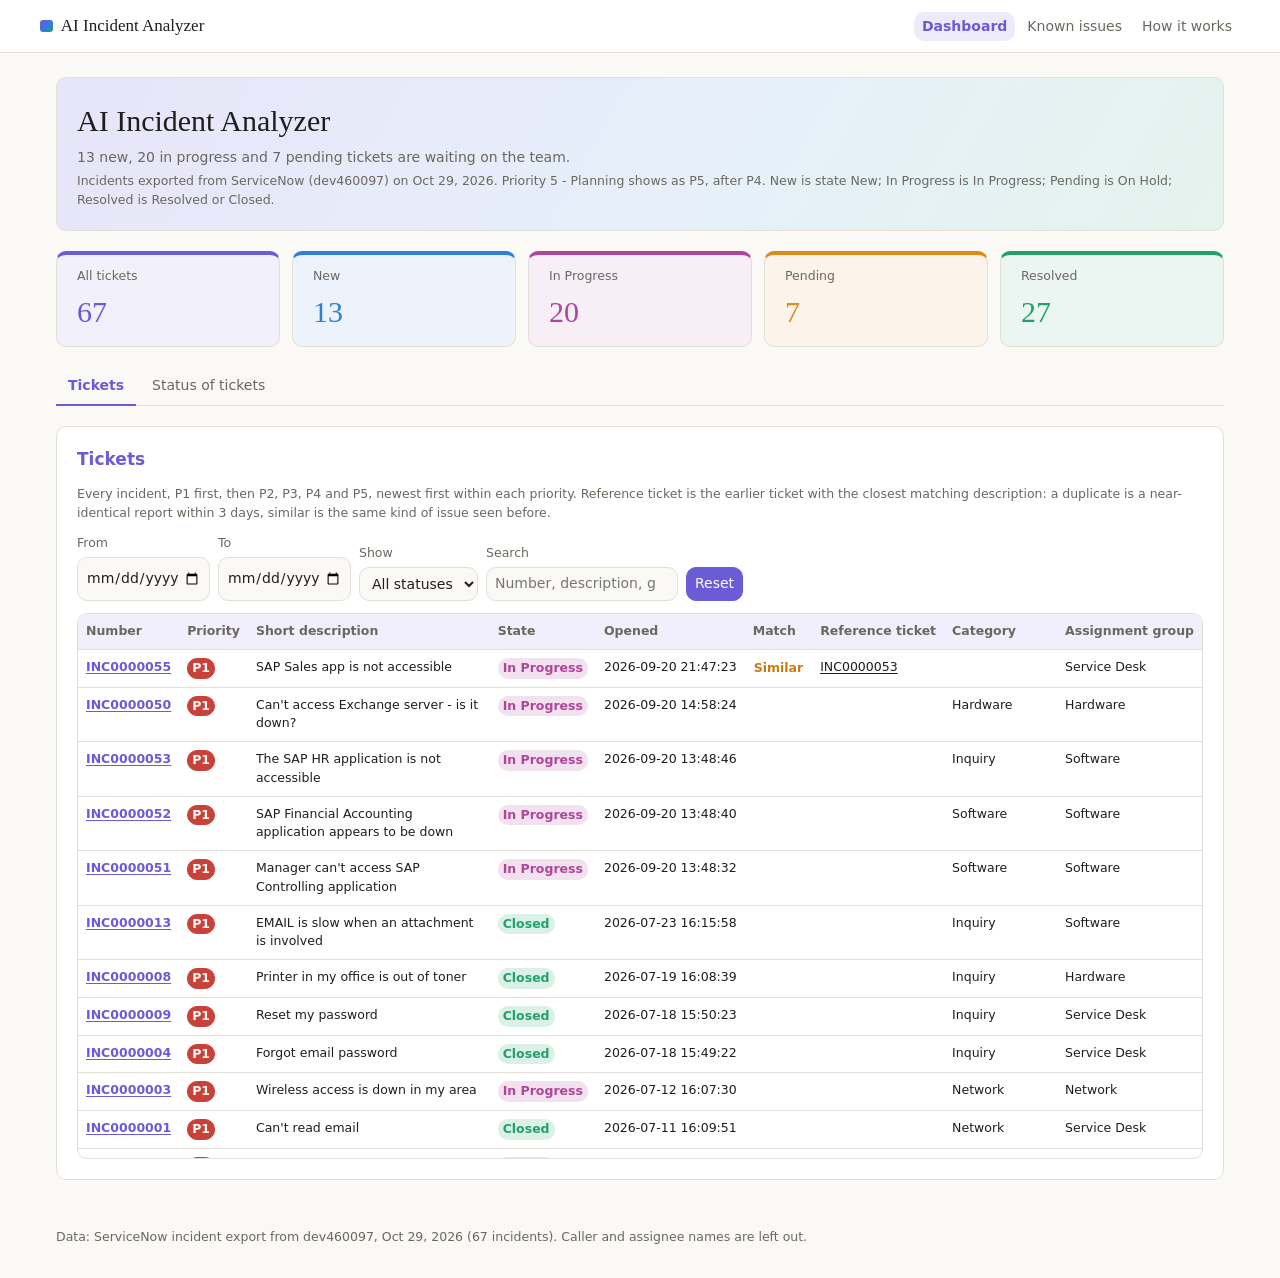
==== index.html @ 7901859a "Export weekly status to CSV Adds an Export CSV button to the Status of tickets tab. It downloads the" ====
<!doctype html>
<html lang="en">
<head>
<meta charset="utf-8">
<meta name="viewport" content="width=device-width, initial-scale=1">
<title>AI Incident Analyzer</title>
<meta name="description" content="ServiceNow incidents by priority, duplicate and similar ticket matching, and weekly ticket status.">
<link rel="icon" href="/favicon.svg" type="image/svg+xml">
<link rel="stylesheet" href="/assets/css/tokens.css">
<link rel="stylesheet" href="/assets/css/dashboard.css">
<script src="/assets/js/d3.v7.9.0.min.js"></script>
<script src="/data/incidents.js"></script>
<script src="/assets/js/dash-runtime.js"></script>
</head>
<body>
<nav class="site-nav" aria-label="Site">
  <div class="site-nav-in">
    <a class="site-brand" href="/"><i></i>AI Incident Analyzer</a>
    <div class="site-links">
      <a href="/" aria-current="page">Dashboard</a>
      <a href="/known-issues">Known issues</a>
      <a href="/about">How it works</a>
    </div>
  </div>
</nav>
<main id="dash-root">

<div class="ia">
  <header class="ia-head">
    <h1 class="ia-title">AI Incident Analyzer</h1>
    <p class="ia-take" id="takeaway"><span class="ia-tk dash-skeleton" data-source="summary" data-field="new" data-row="0">—</span> new, <span class="ia-tk dash-skeleton" data-source="summary" data-field="in_progress" data-row="0">—</span> in progress and <span class="ia-tk dash-skeleton" data-source="summary" data-field="pending" data-row="0">—</span> pending tickets are waiting on the team.</p>
    <span class="ia-sample">Incidents exported from ServiceNow (dev460097) on Oct 29, 2026. Priority 5 - Planning shows as P5, after P4. New is state New; In Progress is In Progress; Pending is On Hold; Resolved is Resolved or Closed.</span>
  </header>

  <div class="ia-tiles" id="tiles">
    <div class="ia-tile t-all"><span class="ia-tile-label">All tickets</span><span class="ia-tile-num dash-skeleton" data-source="summary" data-field="total" data-row="0">—</span></div>
    <div class="ia-tile t-new"><span class="ia-tile-label">New</span><span class="ia-tile-num dash-skeleton" data-source="summary" data-field="new" data-row="0">—</span></div>
    <div class="ia-tile t-prog"><span class="ia-tile-label">In Progress</span><span class="ia-tile-num dash-skeleton" data-source="summary" data-field="in_progress" data-row="0">—</span></div>
    <div class="ia-tile t-pend"><span class="ia-tile-label">Pending</span><span class="ia-tile-num dash-skeleton" data-source="summary" data-field="pending" data-row="0">—</span></div>
    <div class="ia-tile t-res"><span class="ia-tile-label">Resolved</span><span class="ia-tile-num dash-skeleton" data-source="summary" data-field="resolved" data-row="0">—</span></div>
  </div>

  <div class="ia-tabs" role="tablist">
    <button class="ia-tab" role="tab" id="tab-tickets" data-page="tickets" aria-selected="true">Tickets</button>
    <button class="ia-tab" role="tab" id="tab-status" data-page="status" aria-selected="false">Status of tickets</button>
  </div>

  <section id="tickets" class="ia-card" role="tabpanel" aria-labelledby="tab-tickets">
    <h2>Tickets</h2>
    <p class="ia-note">Every incident, P1 first, then P2, P3, P4 and P5, newest first within each priority. Reference ticket is the earlier ticket with the closest matching description: a duplicate is a near-identical report within 3 days, similar is the same kind of issue seen before.</p>
    <div class="ia-filters">
      <label>From<input class="ia-from" id="ia-from" type="date" min="2000-01-01" max="2099-12-31"></label>
      <label>To<input class="ia-to" id="ia-to" type="date" min="2000-01-01" max="2099-12-31"></label>
      <label>Show<select class="ia-show" id="ia-show">
        <option value="">All statuses</option>
        <option value="Resolved">Resolved</option>
        <option value="New">New</option>
        <option value="In Progress">In Progress</option>
        <option value="Pending">Pending</option>
      </select></label>
      <label>Search<input class="ia-q" id="ia-q" type="search" placeholder="Number, description, group"></label>
      <button class="ia-btn ia-reset" type="button">Reset</button>
    </div>
    <div class="ia-tablewrap">
      <div class="ia-tablebox">
        <table class="ia-table" id="ticket-table" data-source="incidents" data-row-key="number">
          <thead><tr>
            <th data-field="number">Number</th>
            <th data-field="priority">Priority</th>
            <th data-field="short_description">Short description</th>
            <th data-field="state">State</th>
            <th data-field="opened_at">Opened</th>
            <th data-source="similarity" data-field="match_type">Match</th>
            <th data-source="similarity" data-field="reference_ticket">Reference ticket</th>
            <th data-field="category" class="ia-hide-narrow">Category</th>
            <th data-field="assignment_group" class="ia-hide-narrow">Assignment group</th>
          </tr></thead>
          <tbody class="ia-tbody"></tbody>
        </table>
        <div class="ia-empty" hidden>No tickets match these filters.</div>
      </div>
    </div>
  </section>

  <section id="status" class="ia-card" role="tabpanel" aria-labelledby="tab-status" hidden>
    <h2>New, in progress, pending and resolved tickets by week</h2>
    <p class="ia-note">Tickets opened each week of the month, split by their status today. Week 1 is days 1 to 7, week 2 days 8 to 14, week 3 days 15 to 21, week 4 days 22 to 28 and week 5 the rest of the month.</p>
    <div class="ia-filters">
      <label>Year<select class="ia-year" id="ia-year"></select></label>
      <label>Month<select class="ia-month" id="ia-month"></select></label>
      <label>Week<select class="ia-wk" id="ia-wk">
        <option value="">All weeks</option>
        <option value="1">Week 1</option>
        <option value="2">Week 2</option>
        <option value="3">Week 3</option>
        <option value="4">Week 4</option>
        <option value="5">Week 5</option>
      </select></label>
      <button class="ia-btn ia-export" type="button" title="Download the weeks shown in the chart as a CSV file">Export CSV</button>
    </div>
    <div class="ia-legend" id="status-legend" data-source="weekly"><span><i class="sw-res"></i>Resolved</span><span><i class="sw-prog"></i>In Progress</span><span><i class="sw-pend"></i>Pending</span><span><i class="sw-new"></i>New</span></div>
    <div class="ia-chart" id="status-chart" data-source="weekly"></div>
  </section>
</div>

</main>
<dialog id="ticket-dialog" class="tk ia" aria-labelledby="tk-title">
  <button type="button" class="tk-close" aria-label="Close">×</button>
  <div class="tk-body"></div>
</dialog>
<footer class="site-foot">Data: ServiceNow incident export from dev460097, Oct 29, 2026 (67 incidents). Caller and assignee names are left out.</footer>
<script src="/assets/js/calcs.js"></script>
<script src="/assets/js/dashboard.js"></script>
<script src="/assets/js/ticket.js"></script>
</body>
</html>
---- assets/css/tokens.css ----
:root {
    --font-anthropic-sans: system-ui, -apple-system, "Segoe UI", Roboto, sans-serif;
    --font-anthropic-serif: Georgia, "Times New Roman", serif;
    --color-fg: #1f1e1c; --color-fg-muted: #6b675f; --color-bg: #faf9f6; --color-panel: #ffffff;
    --color-border-line: #e3e0d8; --color-ok: #23a06b; --color-warn: #c77c12; --color-bad: #c8423a;
    --cds-text-secondary: #6b675f; --cds-chart-grid: #ece9e2; --cds-chart-axis: #b9b4a8;
    --cds-surface-popover: #ffffff; --cds-shadow-popover: 0 4px 16px rgba(0,0,0,.12); --cds-border: #e3e0d8;
    --cds-gap-xs: 4px; --cds-gap-sm: 8px; --cds-gap-md: 12px; --cds-gap-lg: 20px;
    --cds-pad-xs: 4px; --cds-pad-sm: 8px; --cds-pad-md: 12px; --cds-pad-lg: 20px;
    --cds-font-size-caption: 12.5px; --cds-font-size-body: 14px; --cds-font-size-heading: 17px; --cds-font-size-title: 30px;
    --cds-font-weight-medium: 600; --cds-radius: 10px; --cds-dur-slow: .3s;
  }
  @media (prefers-color-scheme: dark) { :root:not([data-theme="light"]) {
    --color-fg: #ecebe7; --color-fg-muted: #a6a39b; --color-bg: #1c1b19; --color-panel: #262522;
    --color-border-line: #3a3834; --color-ok: #4cc490; --color-warn: #f0a94e; --color-bad: #ee6b62;
    --cds-text-secondary: #a6a39b; --cds-chart-grid: #34322e; --cds-chart-axis: #6b675f;
    --cds-surface-popover: #2e2d2a; --cds-border: #3a3834;
  } }
  :root[data-theme="dark"] {
    --color-fg: #ecebe7; --color-fg-muted: #a6a39b; --color-bg: #1c1b19; --color-panel: #262522;
    --color-border-line: #3a3834; --color-ok: #4cc490; --color-warn: #f0a94e; --color-bad: #ee6b62;
    --cds-text-secondary: #a6a39b; --cds-chart-grid: #34322e; --cds-chart-axis: #6b675f;
    --cds-surface-popover: #2e2d2a; --cds-border: #3a3834;
  }
  [hidden] { display: none !important; }
  body { margin: 0; background: var(--color-bg); color: var(--color-fg); }
  #dash-root { max-width: 1200px; margin: 0 auto; padding: 24px 16px 48px; box-sizing: border-box; }

  /* Site shell shared by every page */
  :root { --ia-all: #6b5bd6; --ia-new: #2f7fd8; --ia-res: #23a06b; }
  @media (prefers-color-scheme: dark) { :root:not([data-theme="light"]) { --ia-all: #9d90f0; --ia-new: #6aaef0; --ia-res: #4cc490; } }
  :root[data-theme="dark"] { --ia-all: #9d90f0; --ia-new: #6aaef0; --ia-res: #4cc490; }
  body { font-family: var(--font-anthropic-sans); font-size: var(--cds-font-size-body); line-height: 1.5; }
  .site-nav { position: sticky; top: 0; z-index: 10; background: color-mix(in srgb, var(--color-panel) 92%, transparent); backdrop-filter: blur(6px); border-bottom: 1px solid var(--color-border-line); }
  .site-nav-in { max-width: 1200px; margin: 0 auto; padding: 0 16px; display: flex; align-items: center; gap: var(--cds-gap-lg); min-height: 3.25rem; flex-wrap: wrap; }
  .site-brand { font-family: var(--font-anthropic-serif); font-size: var(--cds-font-size-heading); color: var(--color-fg); text-decoration: none; display: inline-flex; align-items: center; gap: var(--cds-gap-sm); }
  .site-brand i { width: .8rem; height: .8rem; border-radius: 3px; background: linear-gradient(135deg, var(--ia-all), var(--ia-new) 60%, var(--ia-res)); display: inline-block; }
  .site-links { display: flex; gap: var(--cds-gap-xs); margin-left: auto; flex-wrap: wrap; }
  .site-links a { color: var(--color-fg-muted); text-decoration: none; padding: var(--cds-pad-xs) var(--cds-pad-sm); border-radius: var(--cds-radius); }
  .site-links a:hover { color: var(--color-fg); background: color-mix(in srgb, var(--ia-all) 8%, transparent); }
  .site-links a[aria-current="page"] { color: var(--ia-all); font-weight: var(--cds-font-weight-medium); background: color-mix(in srgb, var(--ia-all) 12%, transparent); }
  .site-foot { max-width: 1200px; margin: 0 auto; padding: 0 16px 32px; color: var(--color-fg-muted); font-size: var(--cds-font-size-caption); box-sizing: border-box; }
  .page { max-width: 1200px; margin: 0 auto; padding: 24px 16px 48px; box-sizing: border-box; display: flex; flex-direction: column; gap: var(--cds-gap-lg); }
  .page h1 { font-family: var(--font-anthropic-serif); font-weight: 400; font-size: var(--cds-font-size-title); margin: 0; }
  .lede { color: var(--color-fg-muted); margin: 0; max-width: 60rem; }
  .card { background: var(--color-panel); border: 1px solid var(--color-border-line); border-radius: var(--cds-radius); padding: var(--cds-pad-lg); min-width: 0; }
  code { font-family: ui-monospace, SFMono-Regular, Menlo, Consolas, monospace; font-size: .9em; background: color-mix(in srgb, var(--color-fg-muted) 12%, transparent); padding: 0 .25em; border-radius: 4px; overflow-wrap: anywhere; }
  a { color: var(--ia-all); }
---- assets/css/dashboard.css ----
.ia { font-family: var(--font-anthropic-sans); display: flex; flex-direction: column; gap: var(--cds-gap-lg); }
  .ia-head { display: flex; flex-direction: column; gap: var(--cds-gap-xs); }
  .ia-title { font-family: var(--font-anthropic-serif); font-weight: 400; font-size: var(--cds-font-size-title); margin: 0; }
  .ia-take { color: var(--color-fg-muted); margin: 0; font-size: var(--cds-font-size-body); }
  .ia-sample { font-size: var(--cds-font-size-caption); color: var(--color-fg-muted); }
  .ia-tiles { display: grid; grid-template-columns: repeat(auto-fit, minmax(min(100%, 10rem), 1fr)); gap: var(--cds-gap-md); }
  .ia-tile { background: var(--color-panel); border: 1px solid var(--color-border-line); border-radius: var(--cds-radius); padding: var(--cds-pad-md) var(--cds-pad-lg); display: flex; flex-direction: column; gap: var(--cds-gap-xs); }
  .ia-tile-label { font-size: var(--cds-font-size-caption); color: var(--color-fg-muted); }
  .ia-tile-num { font-family: var(--font-anthropic-serif); font-weight: 400; font-size: var(--cds-font-size-title); font-variant-numeric: tabular-nums; }
  .ia-tile-num.bad { color: var(--color-bad); }
  .ia-tabs { display: flex; gap: var(--cds-gap-xs); border-bottom: 1px solid var(--color-border-line); }
  .ia-tab { font: inherit; font-size: var(--cds-font-size-body); background: none; border: 0; border-bottom: 2px solid transparent; color: var(--color-fg-muted); padding: var(--cds-pad-sm) var(--cds-pad-md); cursor: pointer; margin-bottom: -1px; }
  .ia-tab[aria-selected="true"] { color: var(--color-fg); border-bottom-color: var(--color-fg); }
  .ia-tab:focus-visible { outline: 2px solid var(--color-fg); outline-offset: 2px; }
  .ia-card { background: var(--color-panel); border: 1px solid var(--color-border-line); border-radius: var(--cds-radius); padding: var(--cds-pad-lg); display: flex; flex-direction: column; gap: var(--cds-gap-md); min-width: 0; }
  .ia-card h2 { font-size: var(--cds-font-size-heading); font-weight: var(--cds-font-weight-medium); margin: 0; }
  .ia-note { font-size: var(--cds-font-size-caption); color: var(--color-fg-muted); margin: 0; }
  .ia-filters { display: flex; flex-wrap: wrap; gap: var(--cds-gap-sm); align-items: end; }
  .ia-filters label { display: flex; flex-direction: column; gap: var(--cds-gap-xs); font-size: var(--cds-font-size-caption); color: var(--color-fg-muted); }
  .ia-filters input, .ia-filters select, .ia-btn { font: inherit; font-size: var(--cds-font-size-body); color: var(--color-fg); background: var(--color-bg); border: 1px solid var(--color-border-line); border-radius: var(--cds-radius); padding: var(--cds-pad-xs) var(--cds-pad-sm); min-height: 2.1rem; }
  .ia-filters .ia-q { min-width: min(100%, 14rem); }
  .ia-btn { cursor: pointer; }
  .ia-btn:hover { border-color: var(--color-fg-muted); }
  .ia-tablebox { max-height: 34rem; overflow: auto; border: 1px solid var(--color-border-line); border-radius: var(--cds-radius); }
  .ia-table { width: 100%; border-collapse: collapse; font-size: var(--cds-font-size-caption); font-variant-numeric: tabular-nums; }
  .ia-table th { position: sticky; top: 0; background: var(--color-panel); text-align: left; font-weight: var(--cds-font-weight-medium); color: var(--color-fg-muted); padding: var(--cds-pad-sm); border-bottom: 1px solid var(--color-border-line); white-space: nowrap; z-index: 1; }
  .ia-table td { padding: var(--cds-pad-sm); border-bottom: 1px solid var(--color-border-line); vertical-align: top; }
  .ia-table td.nowrap { white-space: nowrap; }
  .ia-table tr.flash td { background: var(--cds-chart-grid); }
  .ia-chip { display: inline-block; padding: 0 var(--cds-pad-xs); border-radius: var(--cds-radius); border: 1px solid var(--color-border-line); font-weight: var(--cds-font-weight-medium); white-space: nowrap; }
  .ia-chip.p1 { color: var(--color-bad); border-color: var(--color-bad); }
  .ia-chip.p2 { color: var(--color-warn); border-color: var(--color-warn); }
  .ia-chip.ok { color: var(--color-ok); border-color: transparent; padding: 0; }
  .ia-chip.new { color: var(--color-fg); border-color: var(--color-fg); }
  .ia-chip.dup { color: var(--color-bad); border-color: transparent; padding: 0; }
  .ia-chip.sim { color: var(--color-warn); border-color: transparent; padding: 0; }
  .ia-ref { font: inherit; background: none; border: 0; padding: 0; color: var(--color-fg); text-decoration: underline; text-underline-offset: 2px; cursor: pointer; }
  @container (max-width: 40rem) { .ia-hide-narrow { display: none; } }
  .ia-tablewrap { container-type: inline-size; }
  .ia-empty { padding: var(--cds-pad-lg); text-align: center; color: var(--color-fg-muted); }
  .ia-chart { position: relative; min-height: 320px; }
  .ia-legend { display: flex; gap: var(--cds-gap-md); font-size: var(--cds-font-size-caption); color: var(--color-fg-muted); }
  .ia-legend span { display: inline-flex; align-items: center; gap: var(--cds-gap-xs); }
  .ia-legend i { width: 0.7rem; height: 0.7rem; border-radius: 2px; display: inline-block; }
  .ia-tip { position: absolute; background: var(--cds-surface-popover); border: 1px solid var(--cds-border); border-radius: var(--cds-radius); box-shadow: var(--cds-shadow-popover); padding: var(--cds-pad-xs) var(--cds-pad-sm); font-size: var(--cds-font-size-caption); pointer-events: none; white-space: nowrap; z-index: 2; }
  .ia-tip .d { color: var(--cds-text-secondary); }
  .ia-fail { display: flex; align-items: center; justify-content: center; gap: var(--cds-gap-xs); min-height: inherit; color: var(--color-fg-muted); font-size: var(--cds-font-size-caption); }
  .ia-fail::before { content: ""; width: 0.375rem; height: 0.375rem; border-radius: 50%; background: var(--color-bad); }
  .ia { --ia-all: #6b5bd6; --ia-new: #2f7fd8; --ia-prog: #b0459a; --ia-pend: #e08a1e; --ia-res: #23a06b; }
  .ia-head { background: linear-gradient(120deg, color-mix(in srgb, var(--ia-all) 16%, var(--color-panel)), color-mix(in srgb, var(--ia-new) 12%, var(--color-panel)) 55%, color-mix(in srgb, var(--ia-res) 12%, var(--color-panel))); border: 1px solid var(--color-border-line); border-radius: var(--cds-radius); padding: var(--cds-pad-lg); }
  .ia-tile { border-top: 4px solid var(--tc); background: color-mix(in srgb, var(--tc) 9%, var(--color-panel)); }
  .ia-tile .ia-tile-num { color: var(--tc); }
  .ia-tile.t-all { --tc: var(--ia-all); } .ia-tile.t-new { --tc: var(--ia-new); } .ia-tile.t-prog { --tc: var(--ia-prog); } .ia-tile.t-pend { --tc: var(--ia-pend); } .ia-tile.t-res { --tc: var(--ia-res); }
  .ia-tab[aria-selected="true"] { color: var(--ia-all); border-bottom-color: var(--ia-all); font-weight: var(--cds-font-weight-medium); }
  .ia-table th { background: color-mix(in srgb, var(--ia-all) 10%, var(--color-panel)); }
  .ia-table tbody tr:hover td { background: color-mix(in srgb, var(--ia-new) 6%, transparent); }
  .ia-chip.p1 { background: var(--color-bad); color: var(--color-bg); border-color: var(--color-bad); }
  .ia-chip.p2 { background: var(--ia-pend); color: #fff; border-color: var(--ia-pend); }
  .ia-chip.p3 { background: color-mix(in srgb, var(--ia-new) 18%, transparent); color: var(--ia-new); border-color: transparent; }
  .ia-chip.p4 { background: color-mix(in srgb, var(--color-fg-muted) 14%, transparent); color: var(--color-fg-muted); border-color: transparent; }
  .ia-chip.p5 { background: transparent; color: var(--color-fg-muted); border-color: var(--color-border-line); }
  .ia-chip.ok { background: color-mix(in srgb, var(--ia-res) 16%, transparent); color: var(--ia-res); padding: 0 var(--cds-pad-xs); }
  .ia-chip.new { background: color-mix(in srgb, var(--ia-new) 16%, transparent); color: var(--ia-new); border-color: transparent; }
  .ia-chip.prog { background: color-mix(in srgb, var(--ia-prog) 16%, transparent); color: var(--ia-prog); border-color: transparent; }
  .ia-chip.pend { background: color-mix(in srgb, var(--ia-pend) 16%, transparent); color: var(--ia-pend); border-color: transparent; }
  .ia-btn.ia-reset { background: var(--ia-all); color: #fff; border-color: var(--ia-all); }
  .ia-card h2 { color: var(--ia-all); }
  @media (prefers-color-scheme: dark) { :root:not([data-theme="light"]) .ia { --ia-all: #9d90f0; --ia-new: #6aaef0; --ia-prog: #e07cc9; --ia-pend: #f0a94e; --ia-res: #4cc490; } }
  :root[data-theme="dark"] .ia { --ia-all: #9d90f0; --ia-new: #6aaef0; --ia-prog: #e07cc9; --ia-pend: #f0a94e; --ia-res: #4cc490; }
  [data-dash-source-state=empty] { color: transparent; }
  [data-dash-source-state=refreshing] { opacity: .5; transition: opacity var(--cds-dur-slow); }
  .ia-open { font: inherit; background: none; border: 0; padding: 0; color: var(--ia-all); font-weight: var(--cds-font-weight-medium); text-decoration: underline; text-underline-offset: 2px; cursor: pointer; white-space: nowrap; }
  .ia-open:focus-visible, .ia-ref:focus-visible { outline: 2px solid var(--ia-all); outline-offset: 2px; }
  .ia-tbody tr[data-key] { cursor: pointer; }
  .tk { width: min(42rem, calc(100vw - 32px)); max-height: calc(100vh - 48px); box-sizing: border-box; padding: var(--cds-pad-lg); border: 1px solid var(--color-border-line); border-top: 4px solid var(--ia-all); border-radius: var(--cds-radius); background: var(--color-panel); color: var(--color-fg); box-shadow: var(--cds-shadow-popover); gap: 0; display: block; }
  .tk:not([open]) { display: none; }
  .tk::backdrop { background: rgba(20, 18, 30, .45); }
  .tk-close { position: absolute; top: 8px; right: 10px; font: inherit; font-size: 22px; line-height: 1; background: none; border: 0; color: var(--color-fg-muted); cursor: pointer; padding: 4px 8px; border-radius: var(--cds-radius); }
  .tk-close:hover { background: color-mix(in srgb, var(--ia-all) 10%, transparent); color: var(--color-fg); }
  .tk-body { display: flex; flex-direction: column; gap: var(--cds-gap-lg); }
  .tk-head { display: flex; flex-direction: column; gap: var(--cds-gap-xs); padding-right: 2rem; }
  .tk-num { font-size: var(--cds-font-size-caption); color: var(--color-fg-muted); font-variant-numeric: tabular-nums; }
  .tk-head h2 { margin: 0; font-family: var(--font-anthropic-serif); font-weight: 400; font-size: 22px; color: var(--color-fg); }
  .tk-chips { display: flex; gap: var(--cds-gap-xs); }
  .tk-grid { display: grid; grid-template-columns: repeat(auto-fit, minmax(min(100%, 15rem), 1fr)); gap: var(--cds-gap-md) var(--cds-gap-lg); margin: 0; }
  .tk-row dt { font-size: var(--cds-font-size-caption); color: var(--color-fg-muted); }
  .tk-row dd { margin: 0; font-size: var(--cds-font-size-body); }
  .tk-muted { color: var(--color-fg-muted); font-size: var(--cds-font-size-caption); }
  .tk-fix { background: color-mix(in srgb, var(--ia-res) 8%, var(--color-panel)); border: 1px solid var(--color-border-line); border-radius: var(--cds-radius); padding: var(--cds-pad-md) var(--cds-pad-lg); }
  .tk-fix h3 { margin: 0 0 var(--cds-gap-xs); font-size: var(--cds-font-size-body); color: var(--ia-res); }
  .tk-fix ol { margin: 0; padding-left: 1.2rem; display: grid; gap: var(--cds-gap-xs); font-size: var(--cds-font-size-body); }
  .tk-foot { display: flex; flex-wrap: wrap; align-items: center; gap: var(--cds-gap-sm) var(--cds-gap-md); }
  .tk-sn { text-decoration: none; display: inline-flex; align-items: center; }
  .ia-export { margin-left: auto; }
  .ia-export:disabled { opacity: .5; cursor: not-allowed; }
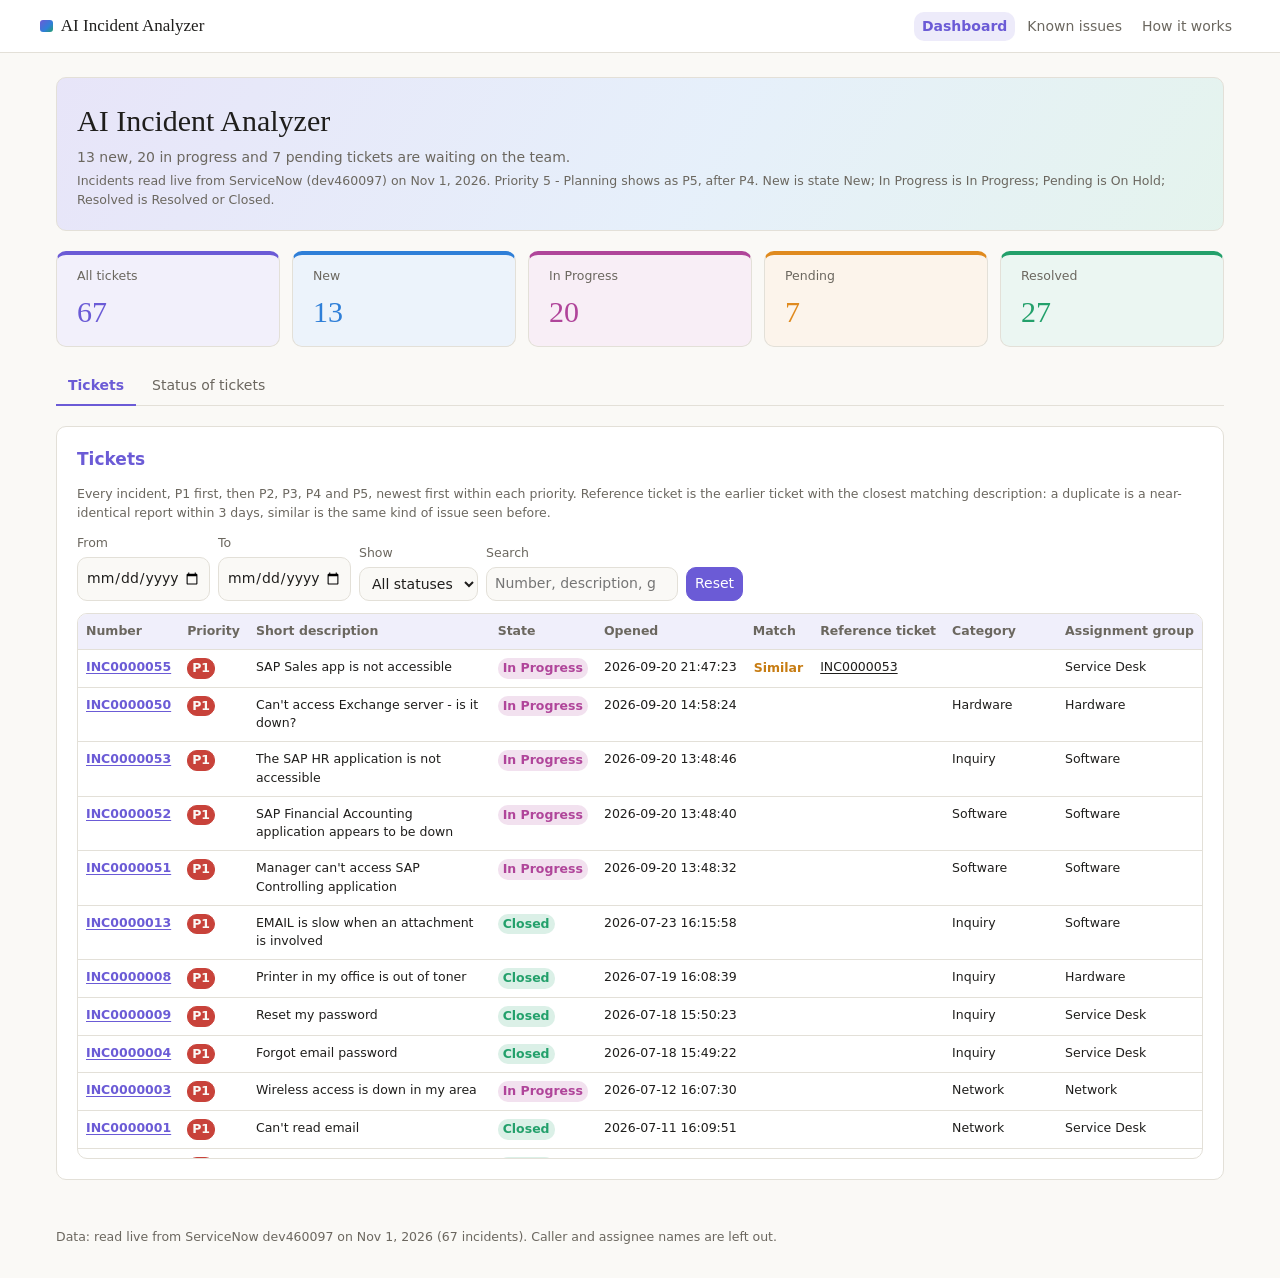
==== commit e2409a83: "Show Nov 1 live ServiceNow read as the data date The 67 incidents were read live from dev460097 on N" ====
--- a/index.html
+++ b/index.html
@@ -29,7 +29,7 @@
   <header class="ia-head">
     <h1 class="ia-title">AI Incident Analyzer</h1>
     <p class="ia-take" id="takeaway"><span class="ia-tk dash-skeleton" data-source="summary" data-field="new" data-row="0">—</span> new, <span class="ia-tk dash-skeleton" data-source="summary" data-field="in_progress" data-row="0">—</span> in progress and <span class="ia-tk dash-skeleton" data-source="summary" data-field="pending" data-row="0">—</span> pending tickets are waiting on the team.</p>
-    <span class="ia-sample">Incidents exported from ServiceNow (dev460097) on Oct 29, 2026. Priority 5 - Planning shows as P5, after P4. New is state New; In Progress is In Progress; Pending is On Hold; Resolved is Resolved or Closed.</span>
+    <span class="ia-sample">Incidents read live from ServiceNow (dev460097) on Nov 1, 2026. Priority 5 - Planning shows as P5, after P4. New is state New; In Progress is In Progress; Pending is On Hold; Resolved is Resolved or Closed.</span>
   </header>
 
   <div class="ia-tiles" id="tiles">
@@ -84,8 +84,10 @@
 
   <section id="status" class="ia-card" role="tabpanel" aria-labelledby="tab-status" hidden>
     <h2>New, in progress, pending and resolved tickets by week</h2>
-    <p class="ia-note">Tickets opened each week of the month, split by their status today. Week 1 is days 1 to 7, week 2 days 8 to 14, week 3 days 15 to 21, week 4 days 22 to 28 and week 5 the rest of the month.</p>
+    <p class="ia-note">Tickets opened each week of the month, split by their status today. Week 1 is days 1 to 7, week 2 days 8 to 14, week 3 days 15 to 21, week 4 days 22 to 28 and week 5 the rest of the month. From and To limit the tickets counted to those opened between the two dates; Year, Month and Week narrow it further. Export CSV downloads the tickets shown, following every filter.</p>
     <div class="ia-filters">
+      <label>From<input class="ia-sfrom" id="ia-sfrom" type="date" min="2000-01-01" max="2099-12-31"></label>
+      <label>To<input class="ia-sto" id="ia-sto" type="date" min="2000-01-01" max="2099-12-31"></label>
       <label>Year<select class="ia-year" id="ia-year"></select></label>
       <label>Month<select class="ia-month" id="ia-month"></select></label>
       <label>Week<select class="ia-wk" id="ia-wk">
@@ -96,7 +98,10 @@
         <option value="4">Week 4</option>
         <option value="5">Week 5</option>
       </select></label>
-      <button class="ia-btn ia-export" type="button" title="Download the weeks shown in the chart as a CSV file">Export CSV</button>
+      <button class="ia-btn ia-sreset" type="button">Reset</button>
+      <span class="ia-exports">
+        <button class="ia-btn ia-reset ia-export" type="button" title="One row per ticket in the dates and weeks shown">Export CSV</button>
+      </span>
     </div>
     <div class="ia-legend" id="status-legend" data-source="weekly"><span><i class="sw-res"></i>Resolved</span><span><i class="sw-prog"></i>In Progress</span><span><i class="sw-pend"></i>Pending</span><span><i class="sw-new"></i>New</span></div>
     <div class="ia-chart" id="status-chart" data-source="weekly"></div>
@@ -108,7 +113,7 @@
   <button type="button" class="tk-close" aria-label="Close">×</button>
   <div class="tk-body"></div>
 </dialog>
-<footer class="site-foot">Data: ServiceNow incident export from dev460097, Oct 29, 2026 (67 incidents). Caller and assignee names are left out.</footer>
+<footer class="site-foot">Data: read live from ServiceNow dev460097 on Nov 1, 2026 (67 incidents). Caller and assignee names are left out.</footer>
 <script src="/assets/js/calcs.js"></script>
 <script src="/assets/js/dashboard.js"></script>
 <script src="/assets/js/ticket.js"></script>
--- a/assets/css/dashboard.css
+++ b/assets/css/dashboard.css
@@ -91,5 +91,5 @@
   .tk-fix ol { margin: 0; padding-left: 1.2rem; display: grid; gap: var(--cds-gap-xs); font-size: var(--cds-font-size-body); }
   .tk-foot { display: flex; flex-wrap: wrap; align-items: center; gap: var(--cds-gap-sm) var(--cds-gap-md); }
   .tk-sn { text-decoration: none; display: inline-flex; align-items: center; }
-  .ia-export { margin-left: auto; }
+  .ia-exports { margin-left: auto; display: flex; flex-wrap: wrap; gap: var(--cds-gap-sm); }
   .ia-export:disabled { opacity: .5; cursor: not-allowed; }
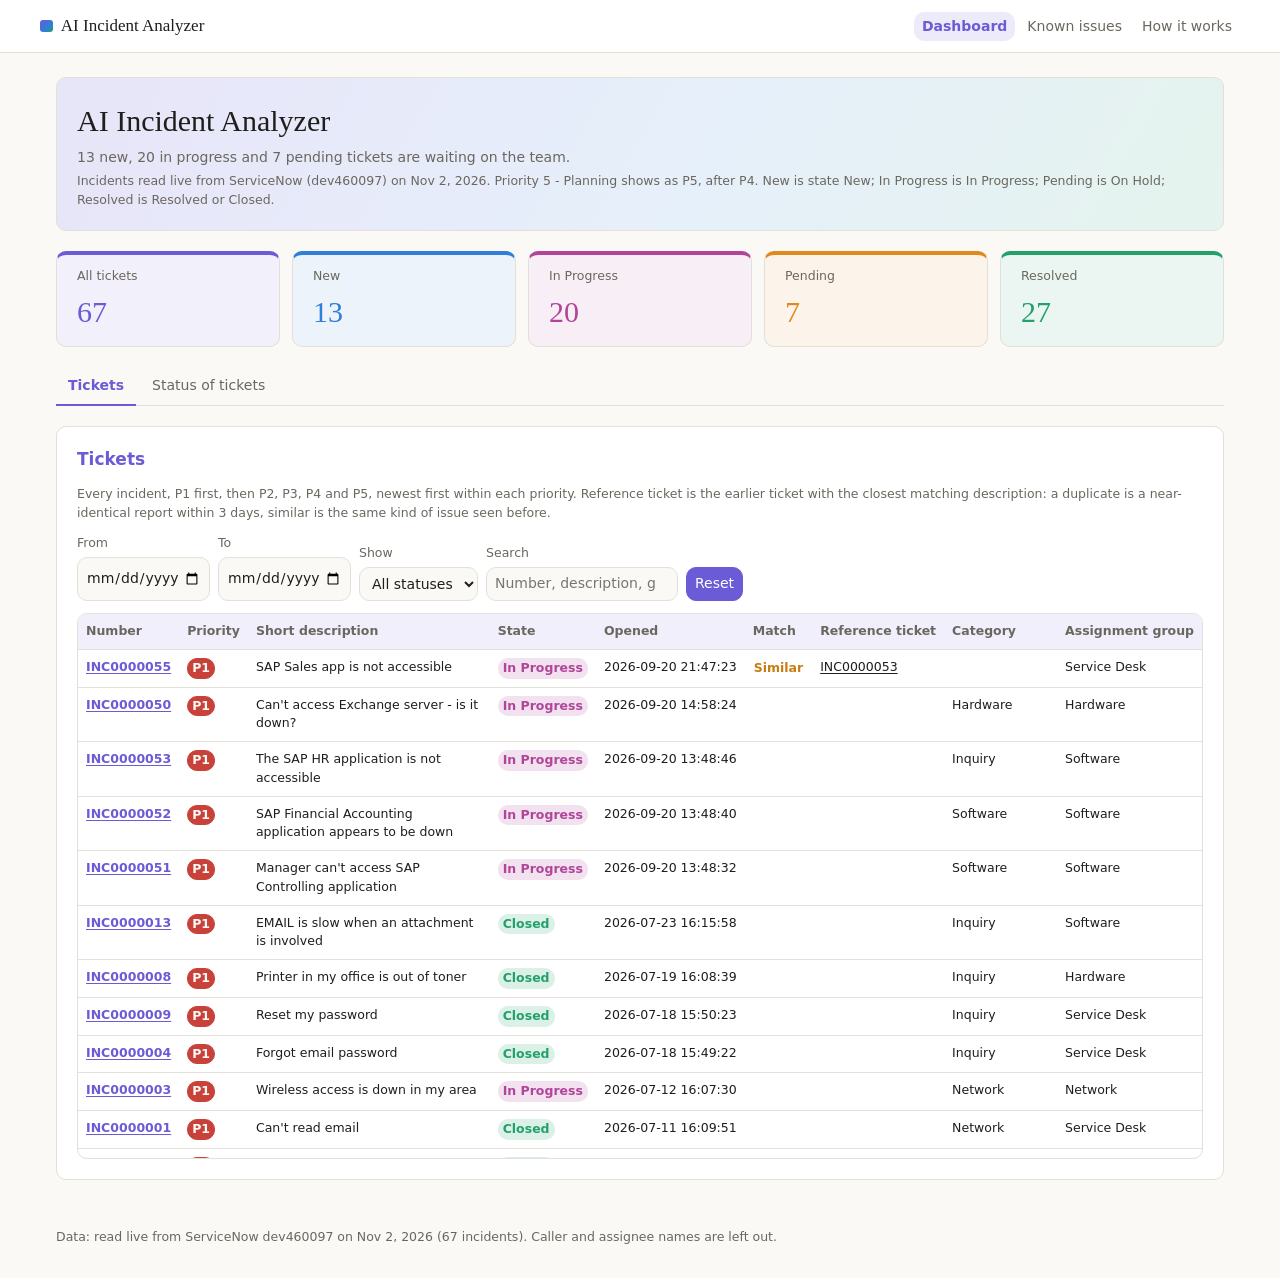
==== commit 95864863: "Refresh: Nov 2 live ServiceNow read (67 incidents, unchanged) Co-Authored-By: Claude Opus 5.5 <norep" ====
--- a/index.html
+++ b/index.html
@@ -29,7 +29,7 @@
   <header class="ia-head">
     <h1 class="ia-title">AI Incident Analyzer</h1>
     <p class="ia-take" id="takeaway"><span class="ia-tk dash-skeleton" data-source="summary" data-field="new" data-row="0">—</span> new, <span class="ia-tk dash-skeleton" data-source="summary" data-field="in_progress" data-row="0">—</span> in progress and <span class="ia-tk dash-skeleton" data-source="summary" data-field="pending" data-row="0">—</span> pending tickets are waiting on the team.</p>
-    <span class="ia-sample">Incidents read live from ServiceNow (dev460097) on Nov 1, 2026. Priority 5 - Planning shows as P5, after P4. New is state New; In Progress is In Progress; Pending is On Hold; Resolved is Resolved or Closed.</span>
+    <span class="ia-sample">Incidents read live from ServiceNow (dev460097) on Nov 2, 2026. Priority 5 - Planning shows as P5, after P4. New is state New; In Progress is In Progress; Pending is On Hold; Resolved is Resolved or Closed.</span>
   </header>
 
   <div class="ia-tiles" id="tiles">
@@ -113,7 +113,7 @@
   <button type="button" class="tk-close" aria-label="Close">×</button>
   <div class="tk-body"></div>
 </dialog>
-<footer class="site-foot">Data: read live from ServiceNow dev460097 on Nov 1, 2026 (67 incidents). Caller and assignee names are left out.</footer>
+<footer class="site-foot">Data: read live from ServiceNow dev460097 on Nov 2, 2026 (67 incidents). Caller and assignee names are left out.</footer>
 <script src="/assets/js/calcs.js"></script>
 <script src="/assets/js/dashboard.js"></script>
 <script src="/assets/js/ticket.js"></script>
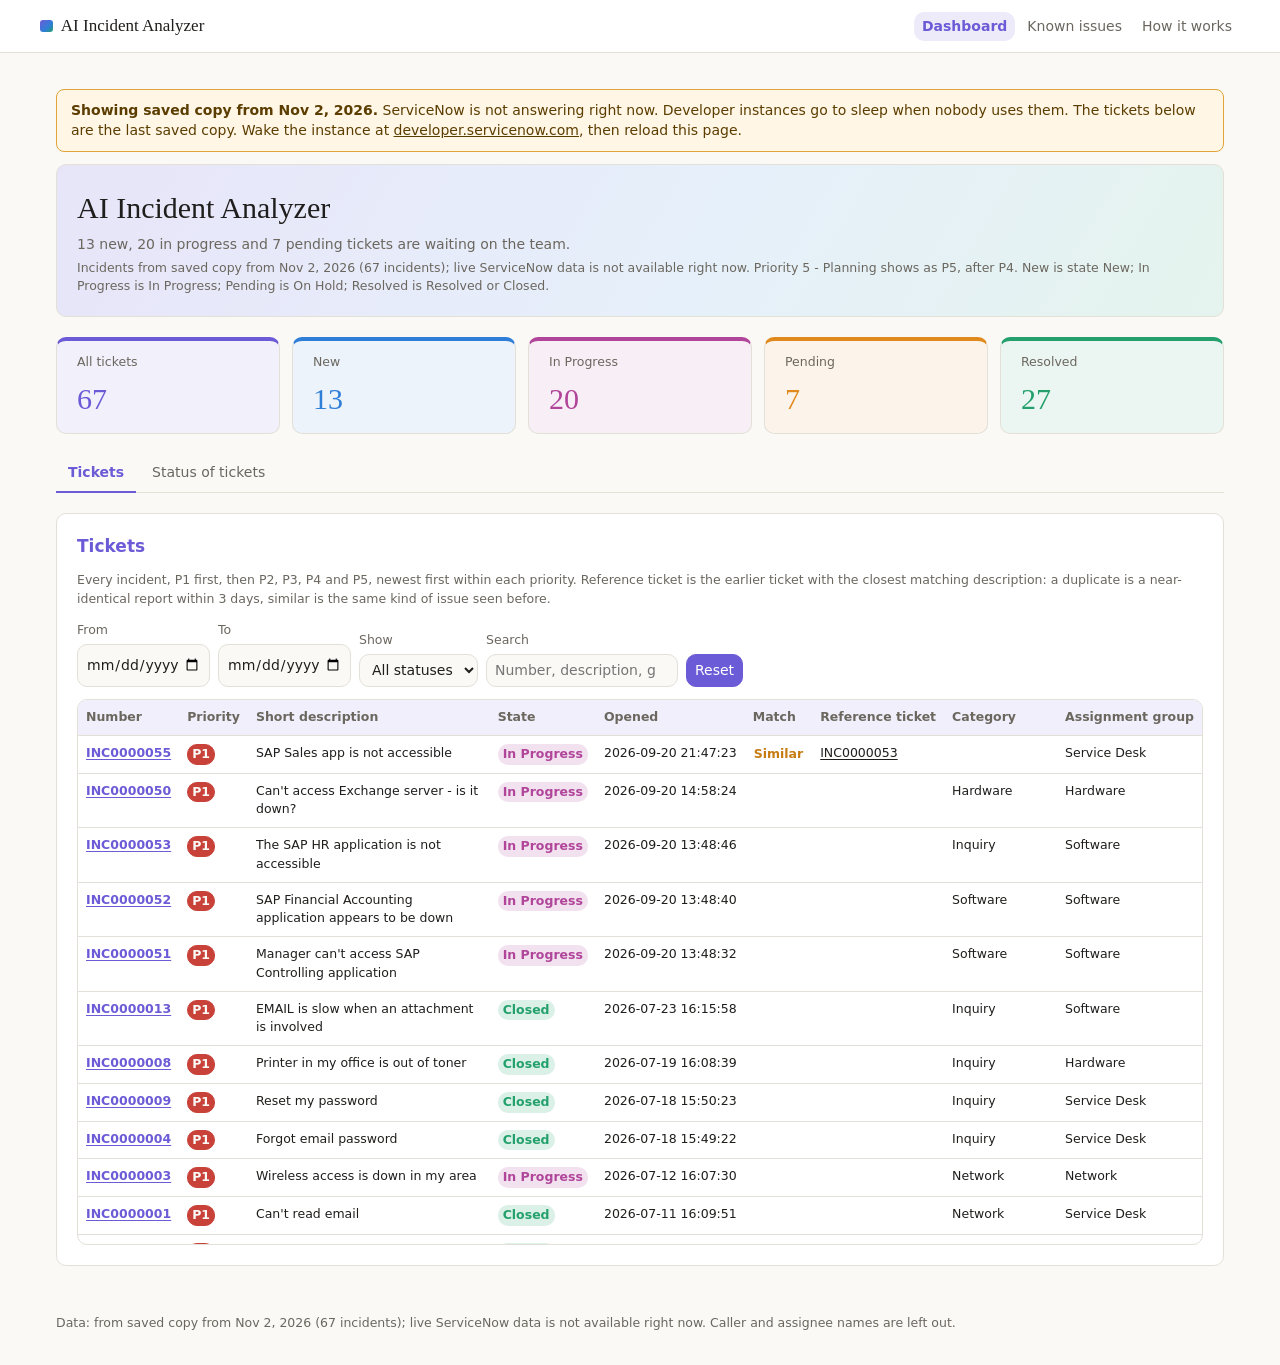
==== commit 102c00aa: "Read incidents live from ServiceNow through a Vercel function Adds api/incidents.js, which calls the" ====
--- a/index.html
+++ b/index.html
@@ -29,7 +29,7 @@
   <header class="ia-head">
     <h1 class="ia-title">AI Incident Analyzer</h1>
     <p class="ia-take" id="takeaway"><span class="ia-tk dash-skeleton" data-source="summary" data-field="new" data-row="0">—</span> new, <span class="ia-tk dash-skeleton" data-source="summary" data-field="in_progress" data-row="0">—</span> in progress and <span class="ia-tk dash-skeleton" data-source="summary" data-field="pending" data-row="0">—</span> pending tickets are waiting on the team.</p>
-    <span class="ia-sample">Incidents read live from ServiceNow (dev460097) on Nov 2, 2026. Priority 5 - Planning shows as P5, after P4. New is state New; In Progress is In Progress; Pending is On Hold; Resolved is Resolved or Closed.</span>
+    <span class="ia-sample">Incidents <span class="ia-fresh">loading from ServiceNow…</span>. Priority 5 - Planning shows as P5, after P4. New is state New; In Progress is In Progress; Pending is On Hold; Resolved is Resolved or Closed.</span>
   </header>
 
   <div class="ia-tiles" id="tiles">
@@ -113,9 +113,7 @@
   <button type="button" class="tk-close" aria-label="Close">×</button>
   <div class="tk-body"></div>
 </dialog>
-<footer class="site-foot">Data: read live from ServiceNow dev460097 on Nov 2, 2026 (67 incidents). Caller and assignee names are left out.</footer>
-<script src="/assets/js/calcs.js"></script>
-<script src="/assets/js/dashboard.js"></script>
-<script src="/assets/js/ticket.js"></script>
+<footer class="site-foot">Data: <span class="ia-fresh">loading from ServiceNow…</span>. Caller and assignee names are left out.</footer>
+<script src="/assets/js/live.js" data-then="/assets/js/calcs.js /assets/js/dashboard.js /assets/js/ticket.js"></script>
 </body>
 </html>
--- a/assets/css/tokens.css
+++ b/assets/css/tokens.css
@@ -46,3 +46,9 @@
   .card { background: var(--color-panel); border: 1px solid var(--color-border-line); border-radius: var(--cds-radius); padding: var(--cds-pad-lg); min-width: 0; }
   code { font-family: ui-monospace, SFMono-Regular, Menlo, Consolas, monospace; font-size: .9em; background: color-mix(in srgb, var(--color-fg-muted) 12%, transparent); padding: 0 .25em; border-radius: 4px; overflow-wrap: anywhere; }
   a { color: var(--ia-all); }
+
+/* Shown when ServiceNow can't be reached and the page falls back to the saved copy */
+.ia-notice { max-width: 1200px; margin: 12px auto; padding: 10px 14px; box-sizing: border-box; border-radius: 8px; border: 1px solid #e0a43a; background: #fff6e5; color: #5c3d00; font-size: 14px; line-height: 1.45; }
+.ia-notice a { color: inherit; text-decoration: underline; }
+@media (prefers-color-scheme: dark) { :root:not([data-theme="light"]) .ia-notice { background: #3a2a0c; border-color: #8a6420; color: #ffe2a8; } }
+:root[data-theme="dark"] .ia-notice { background: #3a2a0c; border-color: #8a6420; color: #ffe2a8; }
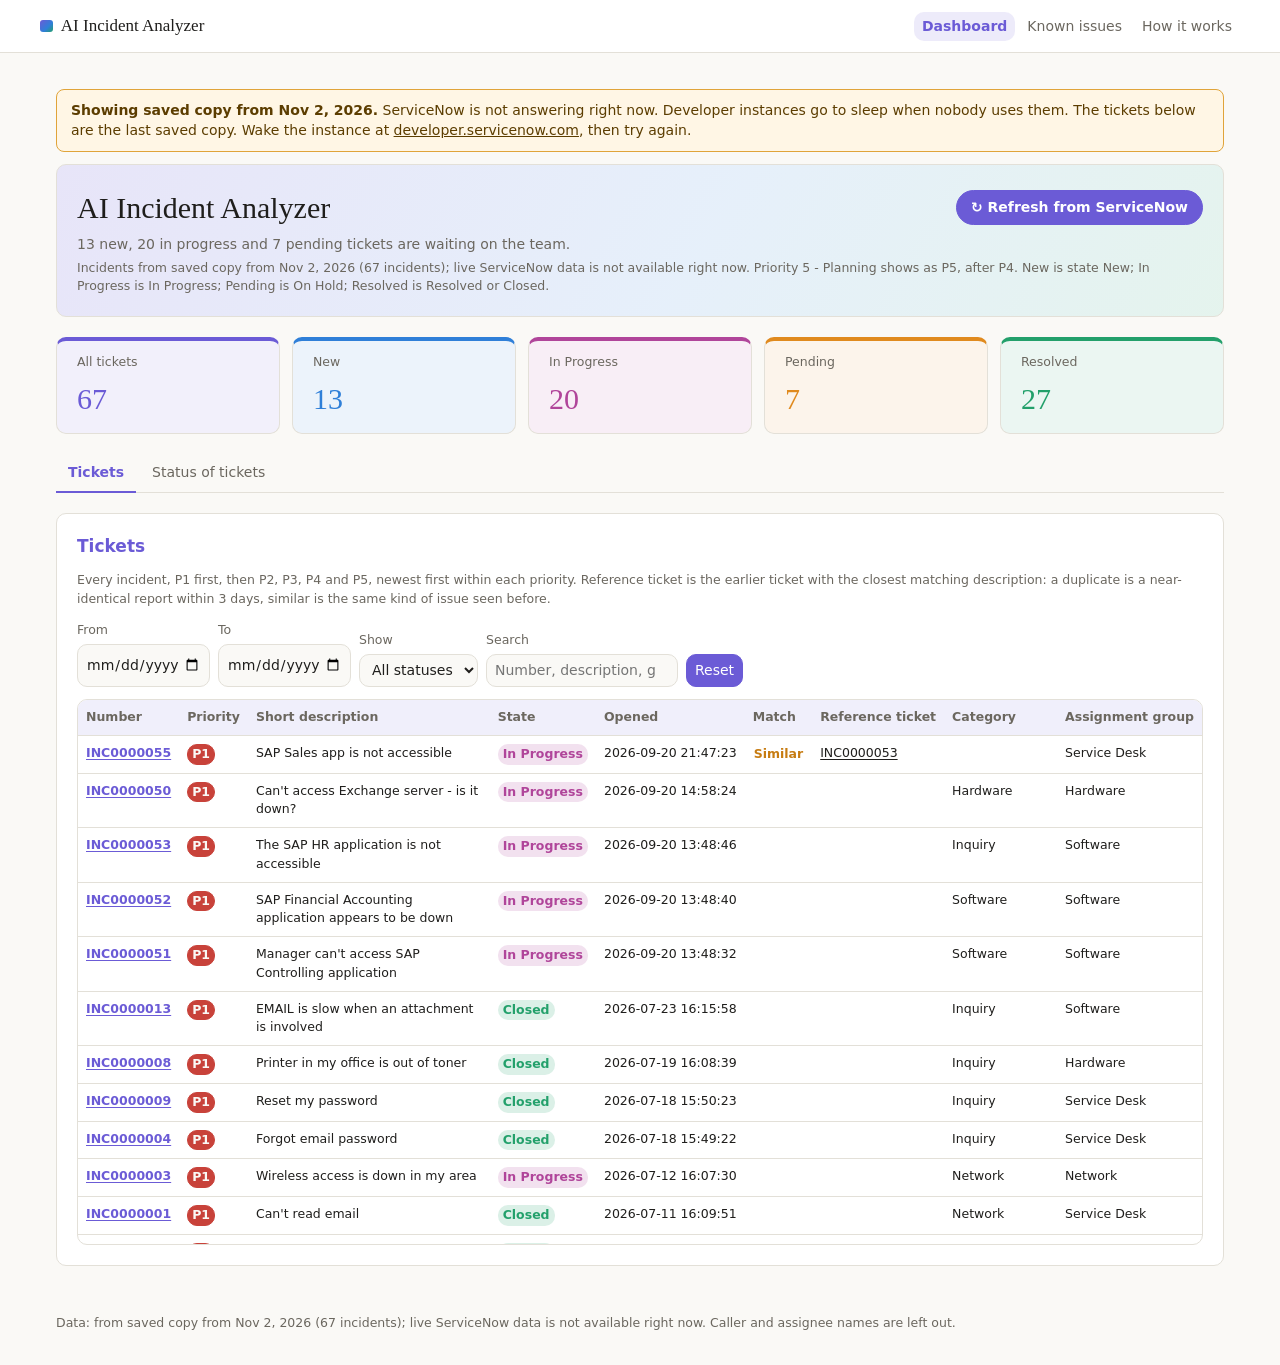
==== commit 24a75bac: "Add a Refresh from ServiceNow button The button on the Dashboard and Known issues pages calls /api/i" ====
--- a/index.html
+++ b/index.html
@@ -27,7 +27,7 @@
 
 <div class="ia">
   <header class="ia-head">
-    <h1 class="ia-title">AI Incident Analyzer</h1>
+    <div class="ia-titlebar"><h1 class="ia-title">AI Incident Analyzer</h1><button type="button" class="ia-refresh" data-ia-refresh title="Get the latest tickets and statuses from ServiceNow now">↻ Refresh from ServiceNow</button></div>
     <p class="ia-take" id="takeaway"><span class="ia-tk dash-skeleton" data-source="summary" data-field="new" data-row="0">—</span> new, <span class="ia-tk dash-skeleton" data-source="summary" data-field="in_progress" data-row="0">—</span> in progress and <span class="ia-tk dash-skeleton" data-source="summary" data-field="pending" data-row="0">—</span> pending tickets are waiting on the team.</p>
     <span class="ia-sample">Incidents <span class="ia-fresh">loading from ServiceNow…</span>. Priority 5 - Planning shows as P5, after P4. New is state New; In Progress is In Progress; Pending is On Hold; Resolved is Resolved or Closed.</span>
   </header>
--- a/assets/css/tokens.css
+++ b/assets/css/tokens.css
@@ -52,3 +52,10 @@
 .ia-notice a { color: inherit; text-decoration: underline; }
 @media (prefers-color-scheme: dark) { :root:not([data-theme="light"]) .ia-notice { background: #3a2a0c; border-color: #8a6420; color: #ffe2a8; } }
 :root[data-theme="dark"] .ia-notice { background: #3a2a0c; border-color: #8a6420; color: #ffe2a8; }
+
+/* Refresh from ServiceNow button, next to the page title */
+.ia-titlebar { display: flex; align-items: center; justify-content: space-between; gap: 12px; flex-wrap: wrap; }
+.ia-titlebar h1 { margin-right: auto; }
+.ia-refresh { font: inherit; font-size: 14px; font-weight: 600; cursor: pointer; padding: 6px 14px; min-height: 2.1rem; border-radius: 999px; border: 1px solid var(--ia-all, #6b5bd6); background: var(--ia-all, #6b5bd6); color: #fff; white-space: nowrap; }
+.ia-refresh:hover { filter: brightness(1.08); }
+.ia-refresh:disabled { opacity: .7; cursor: progress; }
